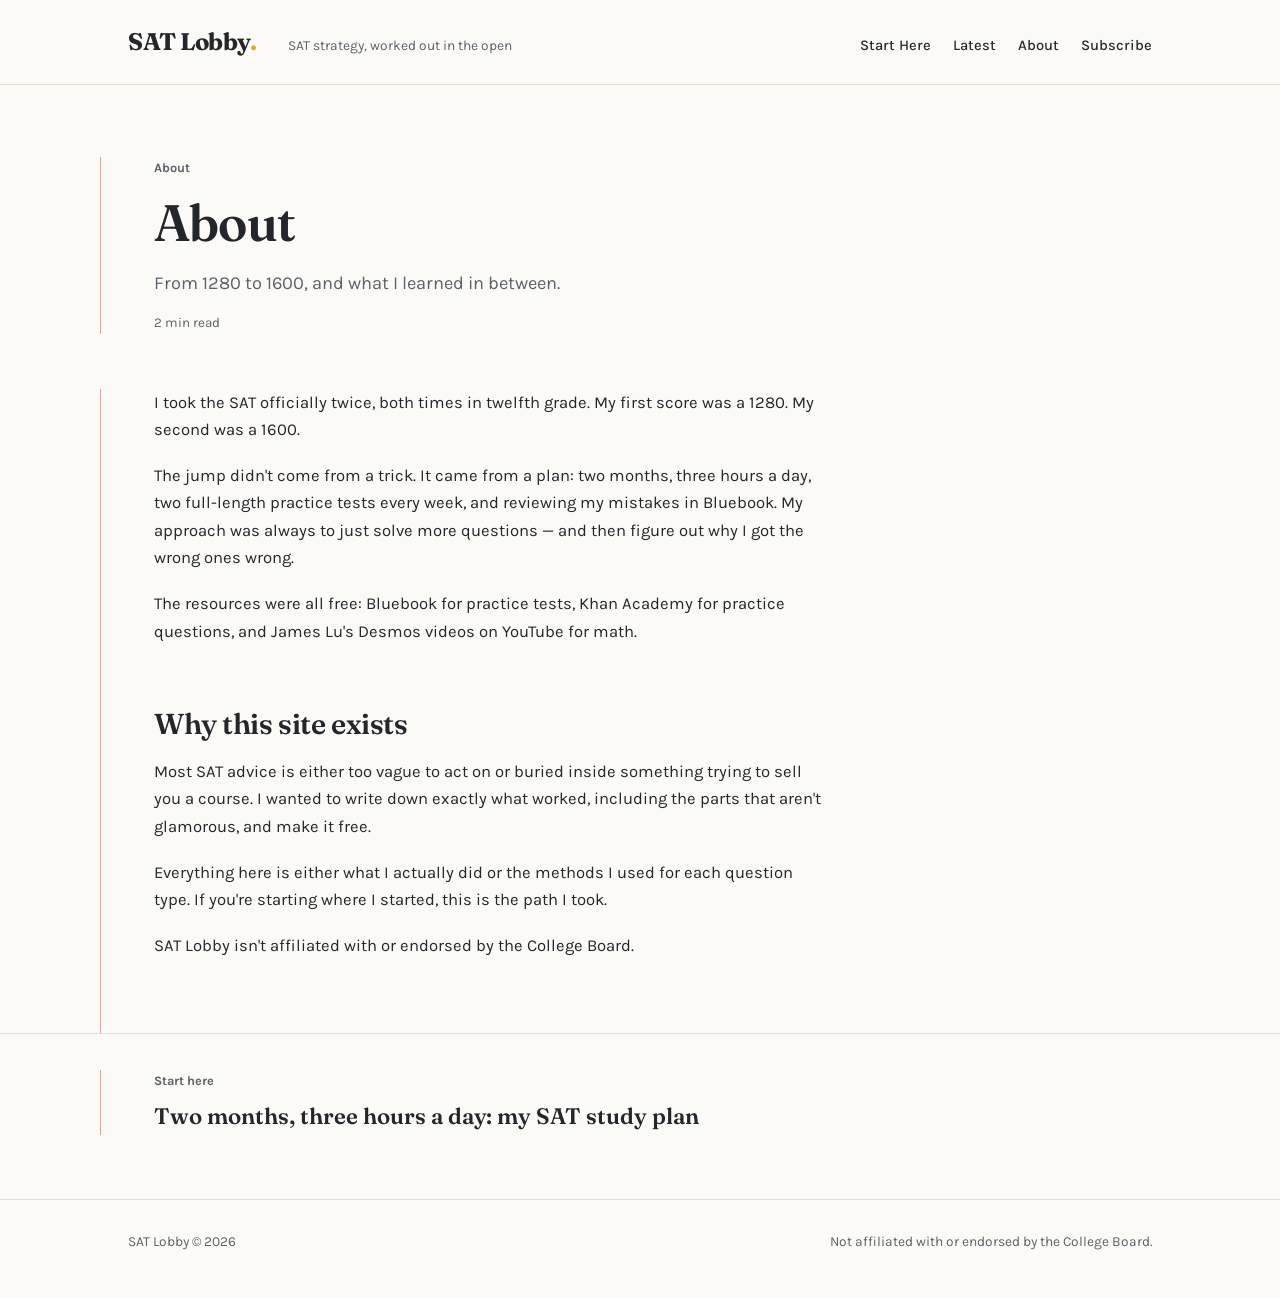
==== about.html @ 554a0f24 "Add files via upload" ====
<!DOCTYPE html>
<html lang="en">
<head>
<meta charset="utf-8">
<meta name="viewport" content="width=device-width, initial-scale=1">
<title>About — SAT Lobby</title>
<meta name="description" content="Who writes SAT Lobby: a student who went from 1280 to 1600 on the SAT.">
<link rel="preconnect" href="https://fonts.googleapis.com">
<link rel="preconnect" href="https://fonts.gstatic.com" crossorigin>
<link href="https://fonts.googleapis.com/css2?family=Fraunces:opsz,wght@9..144,400;9..144,600;9..144,700&family=Karla:wght@400;500;600;700&display=swap" rel="stylesheet">
<link rel="stylesheet" href="/styles.css">
</head>
<body>

<header class="masthead">
  <div class="masthead-inner">
    <a class="wordmark" href="/">SAT Lobby<span>.</span></a>
    <span class="tagline">SAT strategy, worked out in the open</span>
    <nav class="nav" aria-label="Main">
      <a href="/#start">Start Here</a>
      <a href="/#latest">Latest</a>
      <a href="/#about">About</a>
      <a href="/#subscribe">Subscribe</a>
    </nav>
  </div>
</header>

<main>
  <header class="post-head">
    <div class="wrap ruled">
      <div class="post-head-inner">
        <p class="post-kicker">About</p>
        <h1>About</h1>
        <p class="dek">From 1280 to 1600, and what I learned in between.</p>
        <p class="post-readtime">2 min read</p>
      </div>
    </div>
  </header>

  <article class="wrap ruled">
    <div class="prose">

      <p>I took the SAT officially twice, both times in twelfth grade. My first score was a 1280. My second was a 1600.</p>
      <p>The jump didn't come from a trick. It came from a plan: two months, three hours a day, two full-length practice tests every week, and reviewing my mistakes in Bluebook. My approach was always to just solve more questions — and then figure out why I got the wrong ones wrong.</p>
      <p>The resources were all free: Bluebook for practice tests, Khan Academy for practice questions, and James Lu's Desmos videos on YouTube for math.</p>

      <h2>Why this site exists</h2>
      <p>Most SAT advice is either too vague to act on or buried inside something trying to sell you a course. I wanted to write down exactly what worked, including the parts that aren't glamorous, and make it free.</p>
      <p>Everything here is either what I actually did or the methods I used for each question type. If you're starting where I started, this is the path I took.</p>
      <p>SAT Lobby isn't affiliated with or endorsed by the College Board.</p>
    </div>
  </article>

  <nav class="post-next" aria-label="Next post">
    <div class="wrap ruled">
      <div class="post-next-inner">
        <p class="post-next-label">Start here</p>
        <a href="/study-plan.html">Two months, three hours a day: my SAT study plan</a>
      </div>
    </div>
  </nav>
</main>

<footer>
  <div class="wrap">
    <span>SAT Lobby © 2026</span>
    <span>Not affiliated with or endorsed by the College Board.</span>
  </div>
</footer>

<script src="/quiz.js" defer></script>
</body>
</html>
---- styles.css ----
:root{
  --paper:#FBFAF6;
  --graphite:#23262B;
  --graphite-soft:#5C6169;
  --pencil:#E4A72E;
  --ink:#35506E;
  --rule:#E4DFD3;
  --margin-line:#D9A69D;
  --correct:#2E7350;
  --wrong:#B0432A;

  --display:"Fraunces",Georgia,serif;
  --body:"Karla",system-ui,-apple-system,sans-serif;

  --col:1080px;
  --read:64ch;
}

*{box-sizing:border-box}
html{-webkit-text-size-adjust:100%;scroll-behavior:smooth}
@media (prefers-reduced-motion:reduce){ html{scroll-behavior:auto} }

body{
  margin:0;
  background:var(--paper);
  color:var(--graphite);
  font-family:var(--body);
  font-size:18px;
  line-height:1.65;
  -webkit-font-smoothing:antialiased;
}
a{color:var(--ink);text-decoration-thickness:1px;text-underline-offset:3px}
a:hover{color:var(--graphite)}
:focus-visible{outline:2px solid var(--ink);outline-offset:3px;border-radius:2px}

.wrap{max-width:var(--col);margin:0 auto;padding:0 28px}

.ruled{position:relative}
.ruled::before{
  content:"";
  position:absolute;
  top:0;bottom:0;left:0;
  width:1px;
  background:var(--margin-line);
}
@media (max-width:860px){ .ruled::before{display:none} }

h1,h2,h3{font-family:var(--display);font-weight:600;line-height:1.12;margin:0;letter-spacing:-0.015em}
h1{font-size:clamp(2.3rem,5.4vw,3.9rem)}
h2{font-size:clamp(1.6rem,3vw,2.2rem)}
h3{font-size:1.18rem;font-weight:600}
p{margin:0 0 1.1em}

/* ---------- header ---------- */
.masthead{border-bottom:1px solid var(--rule);background:var(--paper)}
.masthead-inner{display:flex;align-items:baseline;gap:32px;padding:22px 28px;max-width:var(--col);margin:0 auto;flex-wrap:wrap}
.wordmark{font-family:var(--display);font-size:1.5rem;font-weight:700;letter-spacing:-0.02em;text-decoration:none;color:var(--graphite);white-space:nowrap}
.wordmark span{color:var(--pencil)}
.tagline{font-size:.86rem;color:var(--graphite-soft);margin-right:auto}
.nav{display:flex;gap:22px;flex-wrap:wrap}
.nav a{font-size:.92rem;font-weight:500;color:var(--graphite);text-decoration:none;padding-bottom:2px;border-bottom:2px solid transparent}
.nav a:hover{border-bottom-color:var(--pencil)}
@media (max-width:700px){
  .tagline{width:100%;margin:0 0 4px}
  .nav{gap:16px}
}

/* ---------- hero ---------- */
.hero{padding:76px 0 68px}
.hero-grid{display:grid;grid-template-columns:1.05fr .95fr;gap:60px;align-items:start}
.hero-copy{padding-left:26px}
.hero-copy p{color:var(--graphite-soft);max-width:38ch;font-size:1.06rem}
.hero h1{margin-bottom:20px}
.hero-cta{display:inline-block;margin-top:8px;background:var(--graphite);color:var(--paper);font-weight:600;font-size:.98rem;padding:13px 26px;border-radius:2px;text-decoration:none}
.hero-cta:hover{background:var(--ink);color:var(--paper)}
@media (max-width:860px){
  .hero{padding:48px 0 44px}
  .hero-grid{grid-template-columns:1fr;gap:38px}
  .hero-copy{padding-left:0}
}

/* ---------- live question widget ---------- */
.q{border:1px solid var(--graphite);background:#fff;padding:26px 26px 22px}
.q-kicker{font-size:.78rem;font-weight:700;color:var(--graphite-soft);margin-bottom:14px;display:flex;justify-content:space-between;gap:12px}
.q-kicker em{font-style:normal;color:var(--pencil)}
.q-text{font-size:1rem;line-height:1.6;margin-bottom:18px}
.q-text b{font-weight:700;background:linear-gradient(transparent 62%,rgba(228,167,46,.45) 62%)}
.q-ask{font-size:.94rem;font-weight:600;margin-bottom:14px}
.q-opts{list-style:none;margin:0;padding:0;display:grid;gap:8px}
.q-opt{
  width:100%;text-align:left;font:inherit;font-size:.96rem;
  background:var(--paper);border:1px solid var(--rule);
  padding:11px 14px;cursor:pointer;display:flex;gap:12px;align-items:baseline;
  border-radius:2px;
}
.q-opt:hover:not(:disabled){border-color:var(--graphite)}
.q-opt:disabled{cursor:default}
.q-letter{font-weight:700;color:var(--graphite-soft);min-width:1.1em}
.q-opt.is-correct{border-color:var(--correct);background:rgba(46,115,80,.09)}
.q-opt.is-correct .q-letter{color:var(--correct)}
.q-opt.is-wrong{border-color:var(--wrong);background:rgba(176,67,42,.08)}
.q-opt.is-wrong .q-letter{color:var(--wrong)}

.q-reveal{margin-top:18px;padding-top:18px;border-top:1px dashed var(--rule);display:none}
.q-reveal.open{display:block;animation:unfold .32s ease-out}
@keyframes unfold{from{opacity:0;transform:translateY(-6px)}to{opacity:1;transform:none}}
.q-verdict{font-family:var(--display);font-size:1.1rem;font-weight:600;margin-bottom:8px}
.q-reveal p{font-size:.94rem;color:var(--graphite-soft);margin-bottom:.8em}
.q-reveal p:last-child{margin-bottom:0}
.q-reveal strong{color:var(--graphite)}
@media (prefers-reduced-motion:reduce){
  .q-reveal.open{animation:none}
}

/* ---------- sections ---------- */
.band{border-top:1px solid var(--rule);padding:64px 0}
.band-head{padding-left:26px;margin-bottom:36px;max-width:var(--read)}
.band-head h2{margin-bottom:10px}
.band-head p{color:var(--graphite-soft);font-size:1rem;margin:0}
@media (max-width:860px){ .band-head{padding-left:0} .band{padding:46px 0} }

.path{list-style:none;margin:0;padding:0 0 0 26px;max-width:var(--read)}
.path li{display:grid;grid-template-columns:2.4rem 1fr;gap:18px;padding:22px 0;border-top:1px solid var(--rule)}
.path li:first-child{border-top:none;padding-top:0}
.path-num{font-family:var(--display);font-size:1.5rem;font-weight:600;color:var(--pencil);line-height:1.1}
.path h3{margin-bottom:5px}
.path p{font-size:.96rem;color:var(--graphite-soft);margin:0}
@media (max-width:860px){ .path{padding-left:0} }

.posts{list-style:none;margin:0;padding:0 0 0 26px;max-width:var(--read)}
.posts li{padding:18px 0;border-bottom:1px solid var(--rule);display:grid;grid-template-columns:6.5rem 1fr;gap:20px;align-items:baseline}
.post-meta{font-size:.8rem;color:var(--graphite-soft);font-weight:500}
.post-title{font-family:var(--display);font-size:1.22rem;font-weight:600;text-decoration:none;color:var(--graphite);display:block;line-height:1.25}
.post-title:hover{color:var(--ink)}
.post-dek{font-size:.93rem;color:var(--graphite-soft);margin:5px 0 0}
@media (max-width:640px){
  .posts{padding-left:0}
  .posts li{grid-template-columns:1fr;gap:6px}
}

/* ---------- about ---------- */
.about{background:var(--graphite);color:var(--paper);padding:62px 0}
.about .wrap{display:grid;grid-template-columns:1fr 1.6fr;gap:48px;align-items:start}
.about h2{color:var(--paper)}
.about p{color:#CFCCC5;font-size:1rem}
.about p:last-child{margin-bottom:0}
.about a{color:var(--pencil)}
.score{font-family:var(--display);font-size:3.4rem;font-weight:700;line-height:1;color:var(--pencil)}
.score-note{font-size:.85rem;color:#A9A69F;margin-top:6px}
@media (max-width:860px){ .about .wrap{grid-template-columns:1fr;gap:24px} }

/* ---------- signup ---------- */
.signup{padding:58px 0;border-top:1px solid var(--rule)}
.signup-inner{padding-left:26px;max-width:var(--read)}
.signup h2{margin-bottom:8px}
.signup p{color:var(--graphite-soft);font-size:1rem}
.form{display:flex;gap:10px;flex-wrap:wrap;margin-top:18px}
.form input{
  flex:1 1 240px;font:inherit;font-size:1rem;padding:12px 14px;
  border:1px solid var(--graphite);background:#fff;color:var(--graphite);border-radius:2px;
}
.form input::placeholder{color:#9A9691}
.form button{
  font:inherit;font-weight:600;font-size:1rem;padding:12px 24px;cursor:pointer;
  background:var(--pencil);color:var(--graphite);border:1px solid var(--graphite);border-radius:2px;
}
.form button:hover{background:var(--graphite);color:var(--paper)}
.form-note{font-size:.84rem;color:var(--graphite-soft);margin:12px 0 0}
@media (max-width:860px){ .signup-inner{padding-left:0} }

/* ---------- simple inner pages ---------- */
.page{padding:84px 0 90px}
.page-inner{padding-left:26px;max-width:var(--read)}
.page h1{font-size:clamp(2rem,4.4vw,3.1rem);margin-bottom:18px}
.page p{color:var(--graphite-soft);font-size:1.04rem}
.page ul{color:var(--graphite-soft);font-size:1rem;padding-left:1.1em;margin:0 0 1.4em}
.page li{margin-bottom:.5em}
.page strong{color:var(--graphite)}
.back{display:inline-block;margin-top:10px;font-weight:600;font-size:.98rem}
@media (max-width:860px){ .page{padding:56px 0 64px} .page-inner{padding-left:0} }

/* ---------- footer ---------- */
footer{border-top:1px solid var(--rule);padding:30px 0 46px;font-size:.86rem;color:var(--graphite-soft)}
footer .wrap{display:flex;justify-content:space-between;gap:20px;flex-wrap:wrap}
footer a{color:var(--graphite-soft)}

/* ---------- posts ---------- */
.post-head{padding:72px 0 40px}
.post-head-inner{padding-left:26px;max-width:var(--read)}
.post-kicker{font-size:.8rem;font-weight:700;color:var(--graphite-soft);margin-bottom:16px}
.post-head h1{font-size:clamp(2rem,4.6vw,3.2rem);margin-bottom:16px}
.post-head .dek{font-size:1.14rem;color:var(--graphite-soft);margin:0 0 14px}
.post-readtime{font-size:.84rem;color:var(--graphite-soft)}

.prose{padding:0 0 56px 26px;max-width:var(--read)}
.prose h2{font-size:clamp(1.4rem,2.6vw,1.8rem);margin:2.2em 0 .6em}
.prose h3{margin:1.8em 0 .5em}
.prose p,.prose li{font-size:1.04rem}
.prose ul,.prose ol{padding-left:1.2em;margin:0 0 1.2em}
.prose li{margin-bottom:.45em}
.prose li::marker{color:var(--pencil);font-weight:700}
.prose blockquote{margin:1.4em 0;padding:12px 18px;background:#fff;border:1px solid var(--rule);font-size:1rem}
.prose blockquote p{margin:0}
.prose .q{margin:2.2em 0}
.callout{border-left:3px solid var(--pencil);padding:4px 0 4px 18px;margin:1.6em 0;font-family:var(--display);font-size:1.25rem;line-height:1.4;color:var(--graphite)}

.q-passage{font-size:.98rem;line-height:1.6;margin-bottom:16px;padding:14px 16px;background:var(--paper);border-left:2px solid var(--rule)}
.q-passage.poem{white-space:pre-line;font-style:italic}
.q-table-wrap{overflow-x:auto;margin-bottom:16px}
.q-table{border-collapse:collapse;width:100%;font-size:.92rem;min-width:360px}
.q-table caption{text-align:left;font-weight:700;font-size:.86rem;margin-bottom:8px}
.q-table th,.q-table td{border:1px solid var(--rule);padding:8px 12px;text-align:left}
.q-table th{background:var(--paper);font-weight:600}
.q-table td.num{text-align:right;font-variant-numeric:tabular-nums}

.post-next{border-top:1px solid var(--rule);padding:36px 0 64px}
.post-next-inner{padding-left:26px;max-width:var(--read)}
.post-next-label{font-size:.8rem;font-weight:700;color:var(--graphite-soft);margin:0 0 6px}
.post-next a{font-family:var(--display);font-size:1.4rem;font-weight:600;text-decoration:none;color:var(--graphite)}
.post-next a:hover{color:var(--ink)}
@media (max-width:860px){
  .post-head{padding:48px 0 28px}
  .post-head-inner,.prose,.post-next-inner{padding-left:0}
}
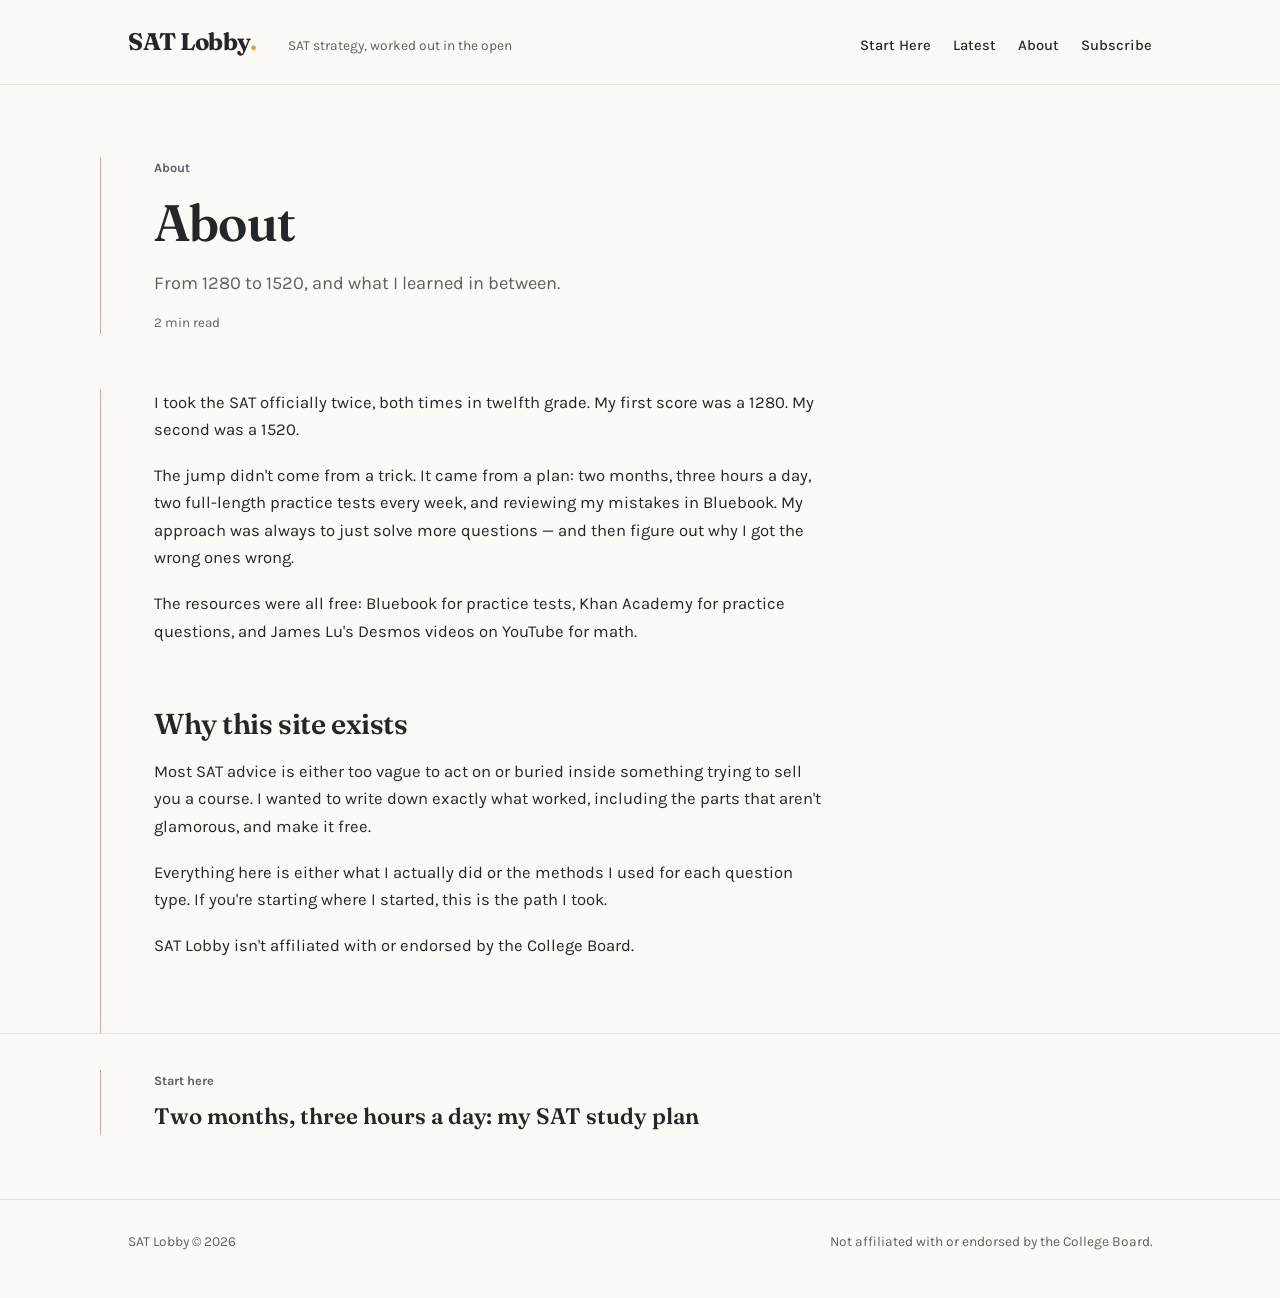
==== commit eff670bf: "Add files via upload" ====
--- a/about.html
+++ b/about.html
@@ -4,7 +4,7 @@
 <meta charset="utf-8">
 <meta name="viewport" content="width=device-width, initial-scale=1">
 <title>About — SAT Lobby</title>
-<meta name="description" content="Who writes SAT Lobby: a student who went from 1280 to 1600 on the SAT.">
+<meta name="description" content="Who writes SAT Lobby: a student who went from 1280 to 1520 on the SAT.">
 <link rel="preconnect" href="https://fonts.googleapis.com">
 <link rel="preconnect" href="https://fonts.gstatic.com" crossorigin>
 <link href="https://fonts.googleapis.com/css2?family=Fraunces:opsz,wght@9..144,400;9..144,600;9..144,700&family=Karla:wght@400;500;600;700&display=swap" rel="stylesheet">
@@ -31,7 +31,7 @@
       <div class="post-head-inner">
         <p class="post-kicker">About</p>
         <h1>About</h1>
-        <p class="dek">From 1280 to 1600, and what I learned in between.</p>
+        <p class="dek">From 1280 to 1520, and what I learned in between.</p>
         <p class="post-readtime">2 min read</p>
       </div>
     </div>
@@ -40,7 +40,7 @@
   <article class="wrap ruled">
     <div class="prose">
 
-      <p>I took the SAT officially twice, both times in twelfth grade. My first score was a 1280. My second was a 1600.</p>
+      <p>I took the SAT officially twice, both times in twelfth grade. My first score was a 1280. My second was a 1520.</p>
       <p>The jump didn't come from a trick. It came from a plan: two months, three hours a day, two full-length practice tests every week, and reviewing my mistakes in Bluebook. My approach was always to just solve more questions — and then figure out why I got the wrong ones wrong.</p>
       <p>The resources were all free: Bluebook for practice tests, Khan Academy for practice questions, and James Lu's Desmos videos on YouTube for math.</p>
 
